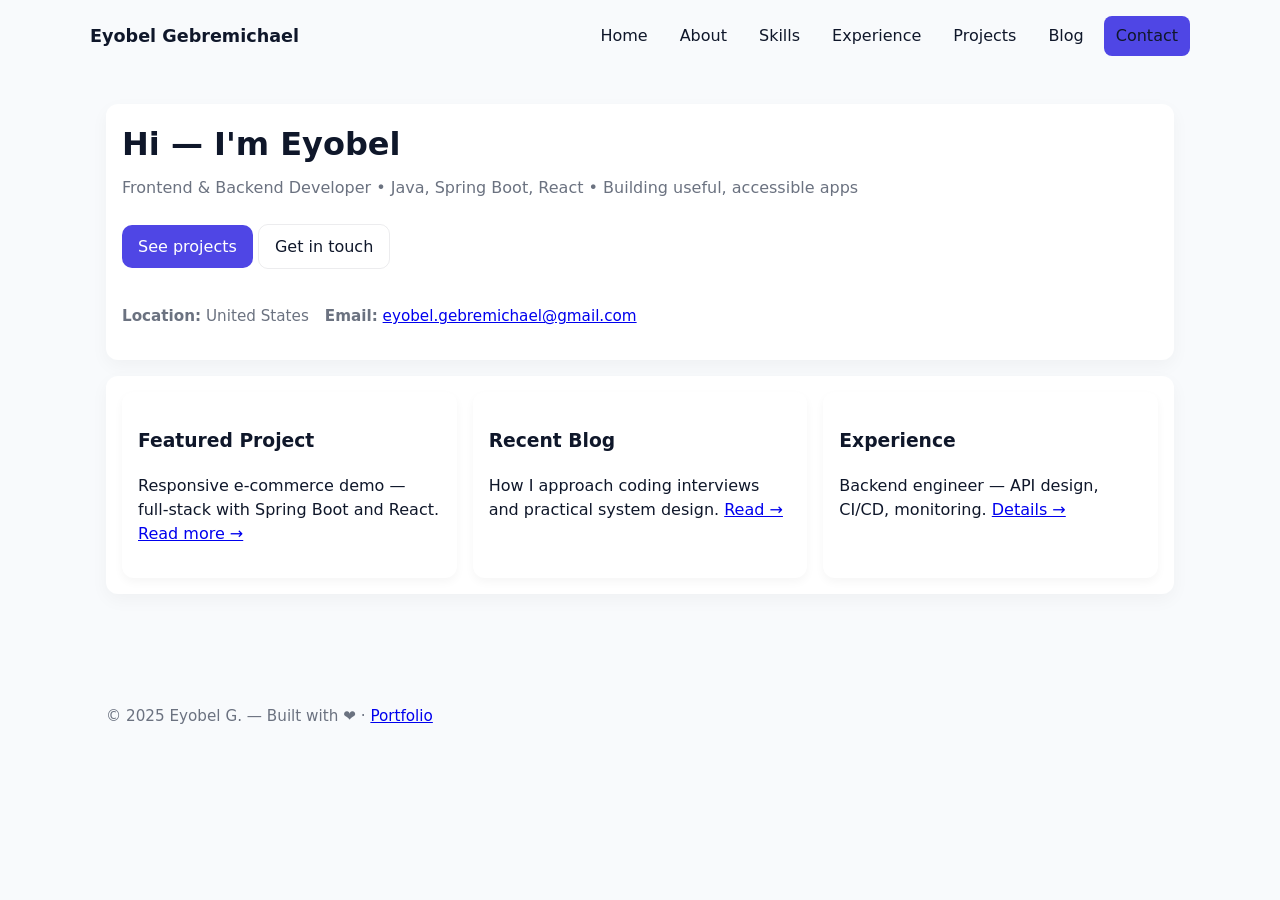
==== index.html @ 51568cc7 "first commit" ====
<!doctype html>
<html lang="en">
<head>
  <meta charset="utf-8" />
  <meta name="viewport" content="width=device-width,initial-scale=1" />
  <title>Home — Eyobel G. Portfolio</title>
  <link rel="stylesheet" href="css/styles.css">
  <meta name="description" content="Portfolio of Eyobel G. — Home">
</head>
<body>

<header class="site-header">
  <div class="container header-inner">
    <a class="logo" href="index.html">Eyobel Gebremichael</a>
    <nav class="nav">
      <a href="index.html">Home</a>
      <a href="about.html">About</a>
      <a href="skills.html">Skills</a>
      <a href="experience.html">Experience</a>
      <a href="projects.html">Projects</a>
      <a href="blog.html">Blog</a>
      <a href="contact.html" class="cta">Contact</a>
    </nav>
    <button class="nav-toggle" aria-label="open navigation">☰</button>
  </div>
</header>

<main class="container main-content">
  
<section class="hero">
  <div class="hero-inner">
    <h1>Hi — I'm Eyobel </h1>
    <p class="tagline">Frontend & Backend Developer • Java, Spring Boot, React • Building useful, accessible apps</p>
    <p class="hero-cta">
      <a href="projects.html" class="button">See projects</a>
      <a href="contact.html" class="button ghost">Get in touch</a>
    </p>
    <ul class="quick-links">
      <li><strong>Location:</strong> United States</li>
      <li><strong>Email:</strong> <a href="mailto:eyobel.gebremichael@gmail.com">eyobel.gebremichael@gmail.com</a></li>
    </ul>
  </div>
</section>

<section class="preview-grid">
  <article>
    <h3>Featured Project</h3>
    <p>Responsive e-commerce demo — full-stack with Spring Boot and React. <a href="projects.html">Read more →</a></p>
  </article>
  <article>
    <h3>Recent Blog</h3>
    <p>How I approach coding interviews and practical system design. <a href="blog.html">Read →</a></p>
  </article>
  <article>
    <h3>Experience</h3>
    <p>Backend engineer — API design, CI/CD, monitoring. <a href="experience.html">Details →</a></p>
  </article>
</section>

</main>

<footer class="site-footer">
  <div class="container">
    <p>© 2025 Eyobel G. — Built with ❤️ · <a href="index.html">Portfolio</a></p>
  </div>
</footer>

<script>
/* Mobile nav toggle */
const btn = document.querySelector('.nav-toggle');
const navEl = document.querySelector('.nav');
btn.addEventListener('click', ()=> {
  navEl.classList.toggle('open');
});
</script>
</body>
</html>
---- css/styles.css ----
/* styles.css — responsive, separate file */
:root{
  --max-width: 1100px;
  --accent: #4f46e5;
  --muted: #6b7280;
  --bg: #f8fafc;
  --glass: rgba(255,255,255,0.6);
  --radius: 12px;
  font-family: Inter, system-ui, -apple-system, "Segoe UI", Roboto, "Helvetica Neue", Arial;
  color-scheme: light;
}

*{box-sizing:border-box}
html,body{margin:0;padding:0;background:var(--bg);color:#0f172a;line-height:1.5}
.container{max-width:var(--max-width);margin:0 auto;padding:1rem}
.header-inner{display:flex;align-items:center;justify-content:space-between;gap:1rem;padding:1rem 0}
.logo{font-weight:700;text-decoration:none;color:inherit;font-size:1.1rem}
.nav{display:flex;gap:0.5rem;align-items:center}
.nav a{padding:0.5rem 0.75rem;text-decoration:none;color:inherit;border-radius:8px}
.nav a:hover{background:rgba(15,23,42,0.04)}
.cta{background:var(--accent);color:white;padding:0.5rem 0.8rem;border-radius:8px}
.nav-toggle{display:none;background:none;border:1px solid transparent;font-size:1.25rem}

/* Hero */
.hero{background:linear-gradient(180deg, rgba(79,70,229,0.06), transparent);border-radius:16px;padding:2rem;margin:1rem 0}
.hero-inner{display:flex;flex-direction:column;gap:0.5rem}
.hero h1{margin:0;font-size:2rem}
.tagline{color:var(--muted);margin:0}
.button{display:inline-block;padding:0.6rem 1rem;border-radius:10px;text-decoration:none;border:none;background:var(--accent);color:white}
.button.ghost{background:transparent;border:1px solid rgba(15,23,42,0.08);color:inherit}
.quick-links{display:flex;gap:1rem;list-style:none;padding:0;margin-top:0.75rem}
.quick-links li{color:var(--muted);font-size:0.95rem}

/* Grid previews */
.preview-grid{display:grid;grid-template-columns:repeat(3,1fr);gap:1rem;margin:1rem 0}
.preview-grid article{background:white;padding:1rem;border-radius:12px;box-shadow:0 4px 10px rgba(2,6,23,0.04)}

/* Sections */
.main-content section{background:white;padding:1rem;border-radius:12px;margin:1rem 0;box-shadow:0 6px 18px rgba(2,6,23,0.04)}
.bullets{list-style:disc;margin-left:1rem}
.skills-grid{display:grid;grid-template-columns:repeat(2,1fr);gap:1rem}
.projects-grid{display:grid;grid-template-columns:repeat(2,1fr);gap:1rem}
.project-card{padding:0.75rem;border-radius:10px;background:linear-gradient(180deg, rgba(15,23,42,0.02), transparent)}
.job .meta{color:var(--muted);font-size:0.9rem}

/* Contact form */
.contact-form{display:grid;gap:0.5rem}
.contact-form label{display:flex;flex-direction:column;font-size:0.95rem}
.contact-form input, .contact-form textarea{padding:0.6rem;border-radius:8px;border:1px solid rgba(2,6,23,0.06)}

/* Footer */
.site-footer{margin-top:2rem;padding:1rem 0;color:var(--muted);font-size:0.95rem}

/* Responsive */
@media (max-width:900px){
  .preview-grid{grid-template-columns:1fr 1fr}
  .skills-grid,.projects-grid{grid-template-columns:1fr}
}

@media (max-width:700px){
  .header-inner{gap:0.5rem}
  .nav{position:absolute;right:1rem;top:60px;background:white;padding:0.5rem;border-radius:8px;box-shadow:0 6px 20px rgba(2,6,23,0.08);flex-direction:column;display:none}
  .nav.open{display:flex}
  .nav-toggle{display:block}
  .preview-grid{grid-template-columns:1fr}
  .hero h1{font-size:1.6rem}
}

/* Small helpers */
/* meta[content]{}  */
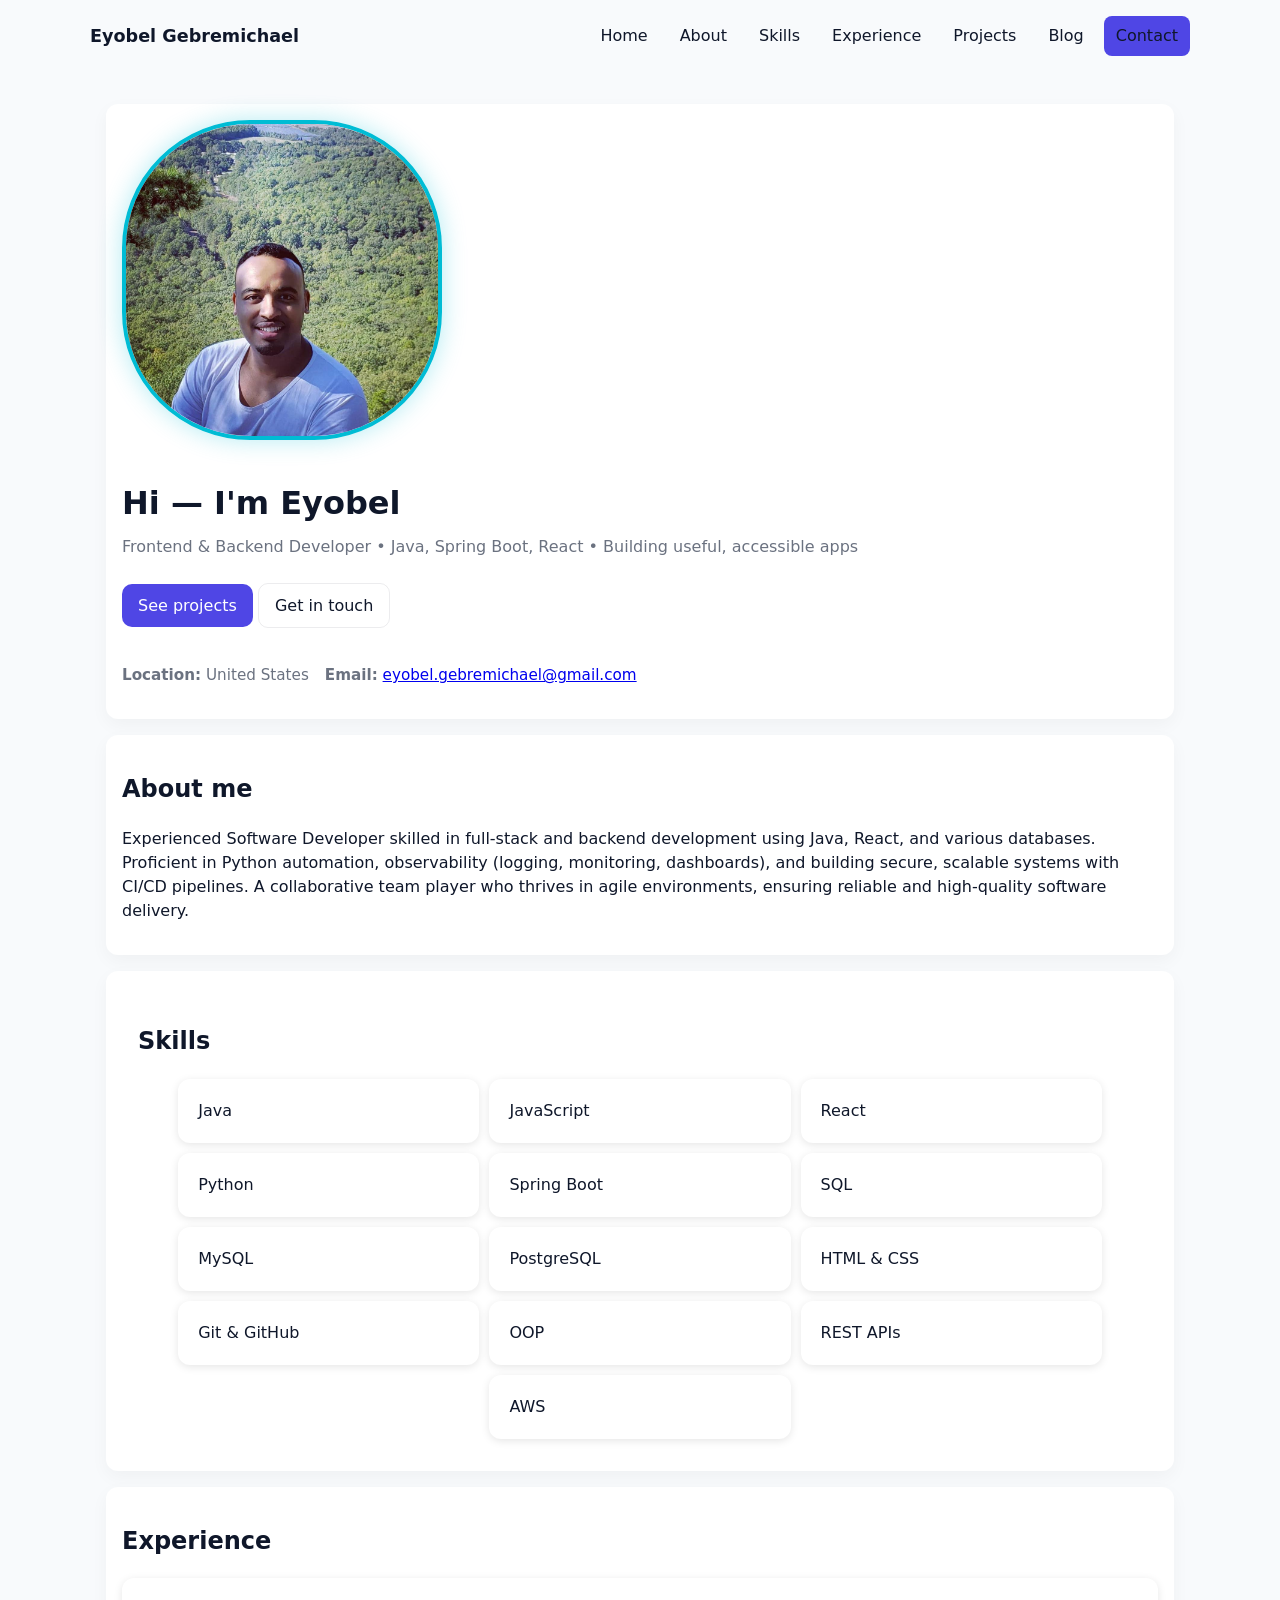
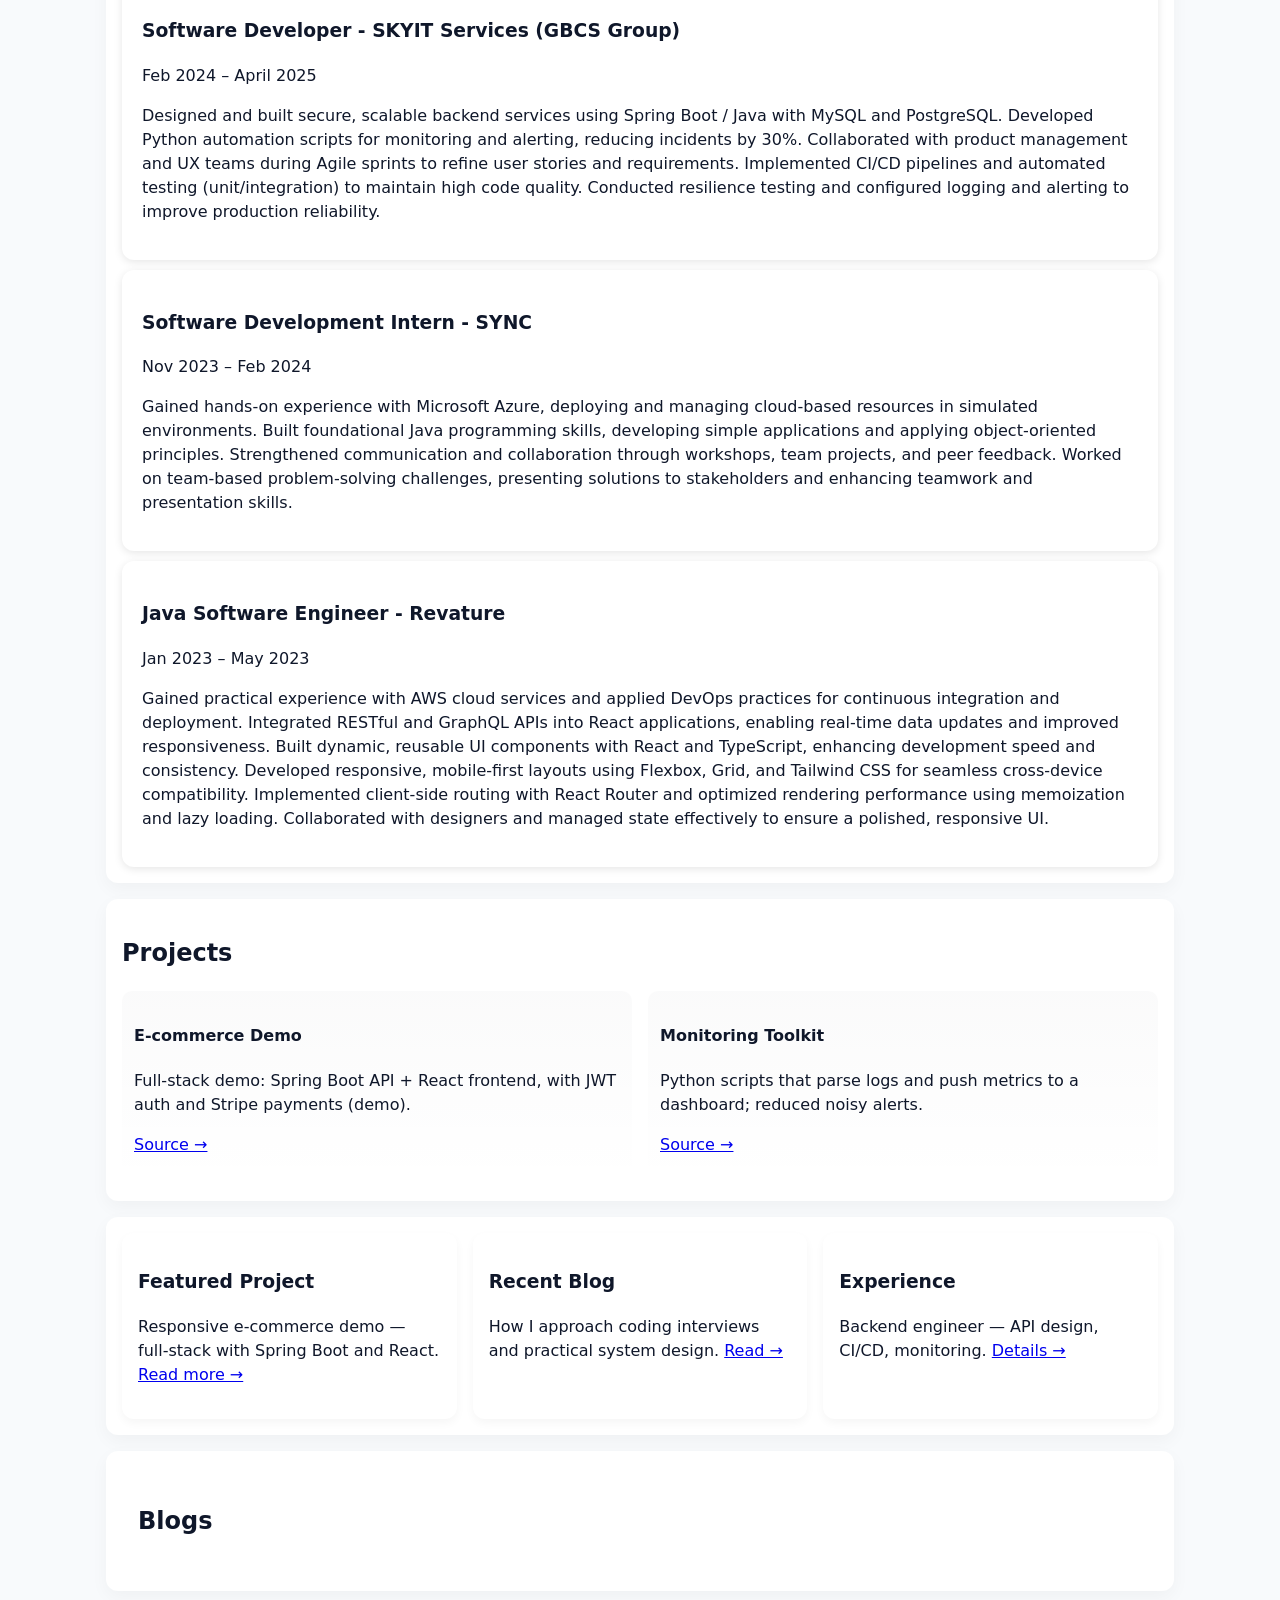
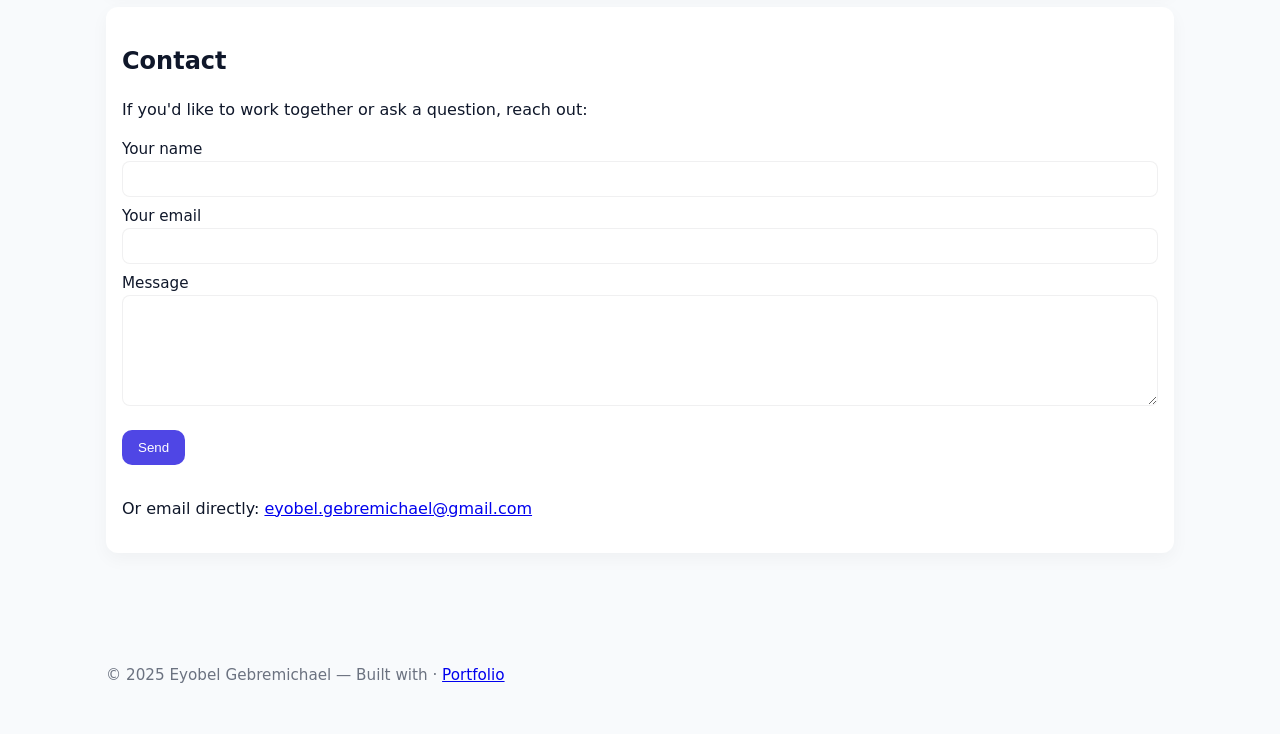
==== commit 23c584f9: "second comit" ====
--- a/index.html
+++ b/index.html
@@ -14,12 +14,12 @@
     <a class="logo" href="index.html">Eyobel Gebremichael</a>
     <nav class="nav">
       <a href="index.html">Home</a>
-      <a href="about.html">About</a>
-      <a href="skills.html">Skills</a>
-      <a href="experience.html">Experience</a>
-      <a href="projects.html">Projects</a>
-      <a href="blog.html">Blog</a>
-      <a href="contact.html" class="cta">Contact</a>
+      <a href="#about">About</a>
+      <a href="#skills">Skills</a>
+      <a href="#Experience">Experience</a>
+      <a href="#Projects">Projects</a>
+      <a href="#Blog">Blog</a>
+      <a href="#Contact" class="cta">Contact</a>
     </nav>
     <button class="nav-toggle" aria-label="open navigation">☰</button>
   </div>
@@ -29,18 +29,173 @@
   
 <section class="hero">
   <div class="hero-inner">
-    <h1>Hi — I'm Eyobel </h1>
-    <p class="tagline">Frontend & Backend Developer • Java, Spring Boot, React • Building useful, accessible apps</p>
-    <p class="hero-cta">
-      <a href="projects.html" class="button">See projects</a>
-      <a href="contact.html" class="button ghost">Get in touch</a>
-    </p>
-    <ul class="quick-links">
-      <li><strong>Location:</strong> United States</li>
-      <li><strong>Email:</strong> <a href="mailto:eyobel.gebremichael@gmail.com">eyobel.gebremichael@gmail.com</a></li>
-    </ul>
-  </div>
-</section>
+    <div class="hero-inner">
+      <div class="header">
+        <img src="./assets/photo.jpg" alt="Eyobel Gebremichael" class="hero-avatar">
+      </div>
+    </div>
+    <div>
+      <div class="hero-inner">
+        <h1>Hi — I'm Eyobel </h1>
+        <p class="tagline">Frontend & Backend Developer • Java, Spring Boot, React • Building useful, accessible apps</p>
+        <p class="hero-cta">
+          <a href="projects.html" class="button">See projects</a>
+          <a href="contact.html" class="button ghost">Get in touch</a>
+        </p>
+        <ul class="quick-links">
+          <li><strong>Location:</strong> United States</li>
+          <li><strong>Email:</strong> <a href="mailto:eyobel.gebremichael@gmail.com">eyobel.gebremichael@gmail.com</a></li>
+        </ul>
+      </div> 
+    </div>
+  </div>
+</section>
+
+<!-- ----------------About----------------- -->
+<section id="about">
+  <h2>About me</h2>
+  <p>Experienced Software Developer skilled in full-stack and backend development using Java, React, and various
+    databases.
+    Proficient in Python automation, observability (logging, monitoring, dashboards), and building secure, scalable
+    systems
+    with CI/CD pipelines. A collaborative team player who thrives in agile environments, ensuring reliable and
+    high-quality
+    software delivery.</p>
+</section>
+
+<!-- -------------------skills------------- -->
+
+  <section id="skills" Class="py-5">
+    <div Class="container">
+      <h2 Class="mb-4 text-dark">Skills</h2>
+      <div Class="row g-3">
+        <div Class="col-6 col-md-4 col-lg-2">
+          <div Class="card text-center p-3 shadow-sm">Java</div>
+        </div>
+        <div Class="col-6 col-md-4 col-lg-2">
+          <div Class="card text-center p-3 shadow-sm">JavaScript</div>
+        </div>
+        <div Class="col-6 col-md-4 col-lg-2">
+          <div Class="card text-center p-3 shadow-sm">React</div>
+        </div>
+        <div Class="col-6 col-md-4 col-lg-2">
+          <div Class="card text-center p-3 shadow-sm">Python</div>
+        </div>
+        <div Class="col-6 col-md-4 col-lg-2">
+          <div Class="card text-center p-3 shadow-sm">Spring Boot</div>
+        </div>
+        <div Class="col-6 col-md-4 col-lg-2">
+          <div Class="card text-center p-3 shadow-sm">SQL </div>
+        </div>
+        <div Class="col-6 col-md-4 col-lg-2">
+          <div Class="card text-center p-3 shadow-sm">MySQL</div>
+        </div>
+        <div Class="col-6 col-md-4 col-lg-2">
+          <div Class="card text-center p-3 shadow-sm">PostgreSQL</div>
+        </div>
+        <div Class="col-6 col-md-4 col-lg-2">
+          <div Class="card text-center p-3 shadow-sm">HTML & CSS</div>
+        </div>
+        <div Class="col-6 col-md-4 col-lg-2">
+          <div Class="card text-center p-3 shadow-sm">Git & GitHub</div>
+        </div>
+        <div Class="col-6 col-md-4 col-lg-2">
+          <div Class="card text-center p-3 shadow-sm">OOP</div>
+        </div>
+        <div Class="col-6 col-md-4 col-lg-2">
+          <div Class="card text-center p-3 shadow-sm">REST APIs</div>
+        </div>
+        <div Class="col-6 col-md-4 col-lg-2">
+          <div Class="card text-center p-3 shadow-sm">AWS</div>
+        </div>
+      </div>
+    </div>
+  </section>
+
+
+<!-- ---------------------experiance ----------------- -->
+
+<section id="Experience" class="container py-5">
+  <h2 class="mb-4 text-dark">Experience</h2>
+  <div class="row g-4">
+    <div class="col-md-6">
+      <div class="card shadow-sm p-4 h-100">
+        <h3 class="fw-bold">Software Developer - SKYIT Services (GBCS Group)</h3>
+        <p class="text-muted">Feb 2024 – April 2025 </p>
+        <p>Designed and built secure, scalable backend services using Spring Boot / Java with MySQL and PostgreSQL.
+
+          Developed Python automation scripts for monitoring and alerting, reducing incidents by 30%.
+
+          Collaborated with product management and UX teams during Agile sprints to refine user stories and
+          requirements.
+
+          Implemented CI/CD pipelines and automated testing (unit/integration) to maintain high code quality.
+
+          Conducted resilience testing and configured logging and alerting to improve production reliability.</p>
+      </div>
+    </div>
+    <div class="col-md-6">
+      <div class="card shadow-sm p-4 h-100">
+        <h3 class="fw-bold">Software Development Intern - SYNC</h3>
+        <p class="text-muted">Nov 2023 – Feb 2024</p>
+        <p>Gained hands-on experience with Microsoft Azure, deploying and managing cloud-based resources in simulated
+          environments.
+
+          Built foundational Java programming skills, developing simple applications and applying object-oriented
+          principles.
+
+          Strengthened communication and collaboration through workshops, team projects, and peer feedback.
+
+          Worked on team-based problem-solving challenges, presenting solutions to stakeholders and enhancing teamwork
+          and presentation skills.</p>
+      </div>
+    </div>
+    <div class="col-md-6">
+      <div class="card shadow-sm p-4 h-100">
+        <h3 class="fw-bold">Java Software Engineer - Revature</h3>
+        <p class="text-muted">Jan 2023 – May 2023</p>
+        <p>Gained practical experience with AWS cloud services and applied DevOps practices for continuous integration
+          and deployment.
+
+          Integrated RESTful and GraphQL APIs into React applications, enabling real-time data updates and improved
+          responsiveness.
+
+          Built dynamic, reusable UI components with React and TypeScript, enhancing development speed and consistency.
+
+          Developed responsive, mobile-first layouts using Flexbox, Grid, and Tailwind CSS for seamless cross-device
+          compatibility.
+
+          Implemented client-side routing with React Router and optimized rendering performance using memoization and
+          lazy loading.
+
+          Collaborated with designers and managed state effectively to ensure a polished, responsive UI.</p>
+      </div>
+    </div>
+  </div>
+</section>
+
+<!-- ----------------projects-------------- -->
+
+<section id="Projects">
+  <h2>Projects</h2>
+  <div class="projects-grid">
+    <div class="project-card">
+      <h4>E‑commerce Demo</h4>
+      <p>Full-stack demo: Spring Boot API + React frontend, with JWT auth and Stripe payments (demo).</p>
+      <p><a href="#">Source →</a></p>
+    </div>
+
+    <div class="project-card">
+      <h4>Monitoring Toolkit</h4>
+      <p>Python scripts that parse logs and push metrics to a dashboard; reduced noisy alerts.</p>
+      <p><a href="#">Source →</a></p>
+    </div>
+  </div>
+</section>
+
+
+<!-- ----------------------Blogs---------------- -->
+<!-- <Blog id="Blog" /> -->
 
 <section class="preview-grid">
   <article>
@@ -57,11 +212,53 @@
   </article>
 </section>
 
+<!-- <section>
+  <h3>What I bring</h3>
+  <ul class="bullets">
+    <li>System design and scalable API development</li>
+    <li>Clean UI implementation and accessibility (a11y)</li>
+    <li>Test-driven development and CI/CD pipelines</li>
+  </ul>
+</section> -->
+
+<section id="Blog" class="blogs-section">
+  <div class="container">
+    <h2>Blogs</h2>
+    <div id="blog-grid" class="blog-grid"></div>
+  </div>
+</section>
+
+
+<section id="Contact">
+  <h2>Contact</h2>
+  <p>If you'd like to work together or ask a question, reach out:</p>
+
+  <form class="contact-form" action="mailto:eyobel.gebremichael@gmail.com" method="post" enctype="text/plain">
+    <label>
+      Your name
+      <input type="text" name="name" required>
+    </label>
+    <label>
+      Your email
+      <input type="email" name="email" required>
+    </label>
+    <label>
+      Message
+      <textarea name="message" rows="6" required></textarea>
+    </label>
+    <p><button type="submit" class="button">Send</button></p>
+  </form>
+
+  <p class="alt-contact">Or email directly: <a
+      href="mailto:eyobel.gebremichael@gmail.com.com">eyobel.gebremichael@gmail.com</a></p>
+</section>
+
+
 </main>
 
 <footer class="site-footer">
   <div class="container">
-    <p>© 2025 Eyobel G. — Built with ❤️ · <a href="index.html">Portfolio</a></p>
+    <p>© 2025 Eyobel Gebremichael — Built with  · <a href="index.html">Portfolio</a></p>
   </div>
 </footer>
 
@@ -73,5 +270,6 @@
   navEl.classList.toggle('open');
 });
 </script>
+
 </body>
 </html>
--- a/css/styles.css
+++ b/css/styles.css
@@ -9,6 +9,45 @@
   --radius: 12px;
   font-family: Inter, system-ui, -apple-system, "Segoe UI", Roboto, "Helvetica Neue", Arial;
   color-scheme: light;
+}
+.header img {
+  width: 320px;
+  height: 320px;
+  border-radius: 40%;
+  border: 4px solid #00bcd4;
+  object-fit: cover;
+  box-shadow: 0 0 25px rgba(0, 188, 212, 0.3);
+  transition: transform 0.3s ease, box-shadow 0.3s ease;
+  margin-bottom: 1.5rem;
+}
+
+
+/* Skill cards */
+.card {
+  background-color: #fff;
+  border-radius: 12px;
+  padding: 20px;
+  box-shadow: 0 2px 8px rgba(0, 0, 0, 0.1);
+  font-weight: 450;
+  font-size: 1.0rem;
+  transition: transform 0.3s ease, box-shadow 0.3s ease;
+  cursor: default;
+}
+
+.card:hover {
+  transform: translateY(-5px);
+  box-shadow: 0 6px 20px rgba(0, 0, 0, 0.15);
+}
+
+.row {
+  display: flex;
+  flex-wrap: wrap;
+  gap: 10px;
+  justify-content: center;
+}
+
+.col-6 {
+  flex: 0 0 30%;
 }
 
 *{box-sizing:border-box}
@@ -23,7 +62,7 @@
 .nav-toggle{display:none;background:none;border:1px solid transparent;font-size:1.25rem}
 
 /* Hero */
-.hero{background:linear-gradient(180deg, rgba(79,70,229,0.06), transparent);border-radius:16px;padding:2rem;margin:1rem 0}
+.hero{display: flex;background:linear-gradient(180deg, rgba(79,70,229,0.06), transparent);border-radius:16px;padding:2rem;margin:1rem 0}
 .hero-inner{display:flex;flex-direction:column;gap:0.5rem}
 .hero h1{margin:0;font-size:2rem}
 .tagline{color:var(--muted);margin:0}
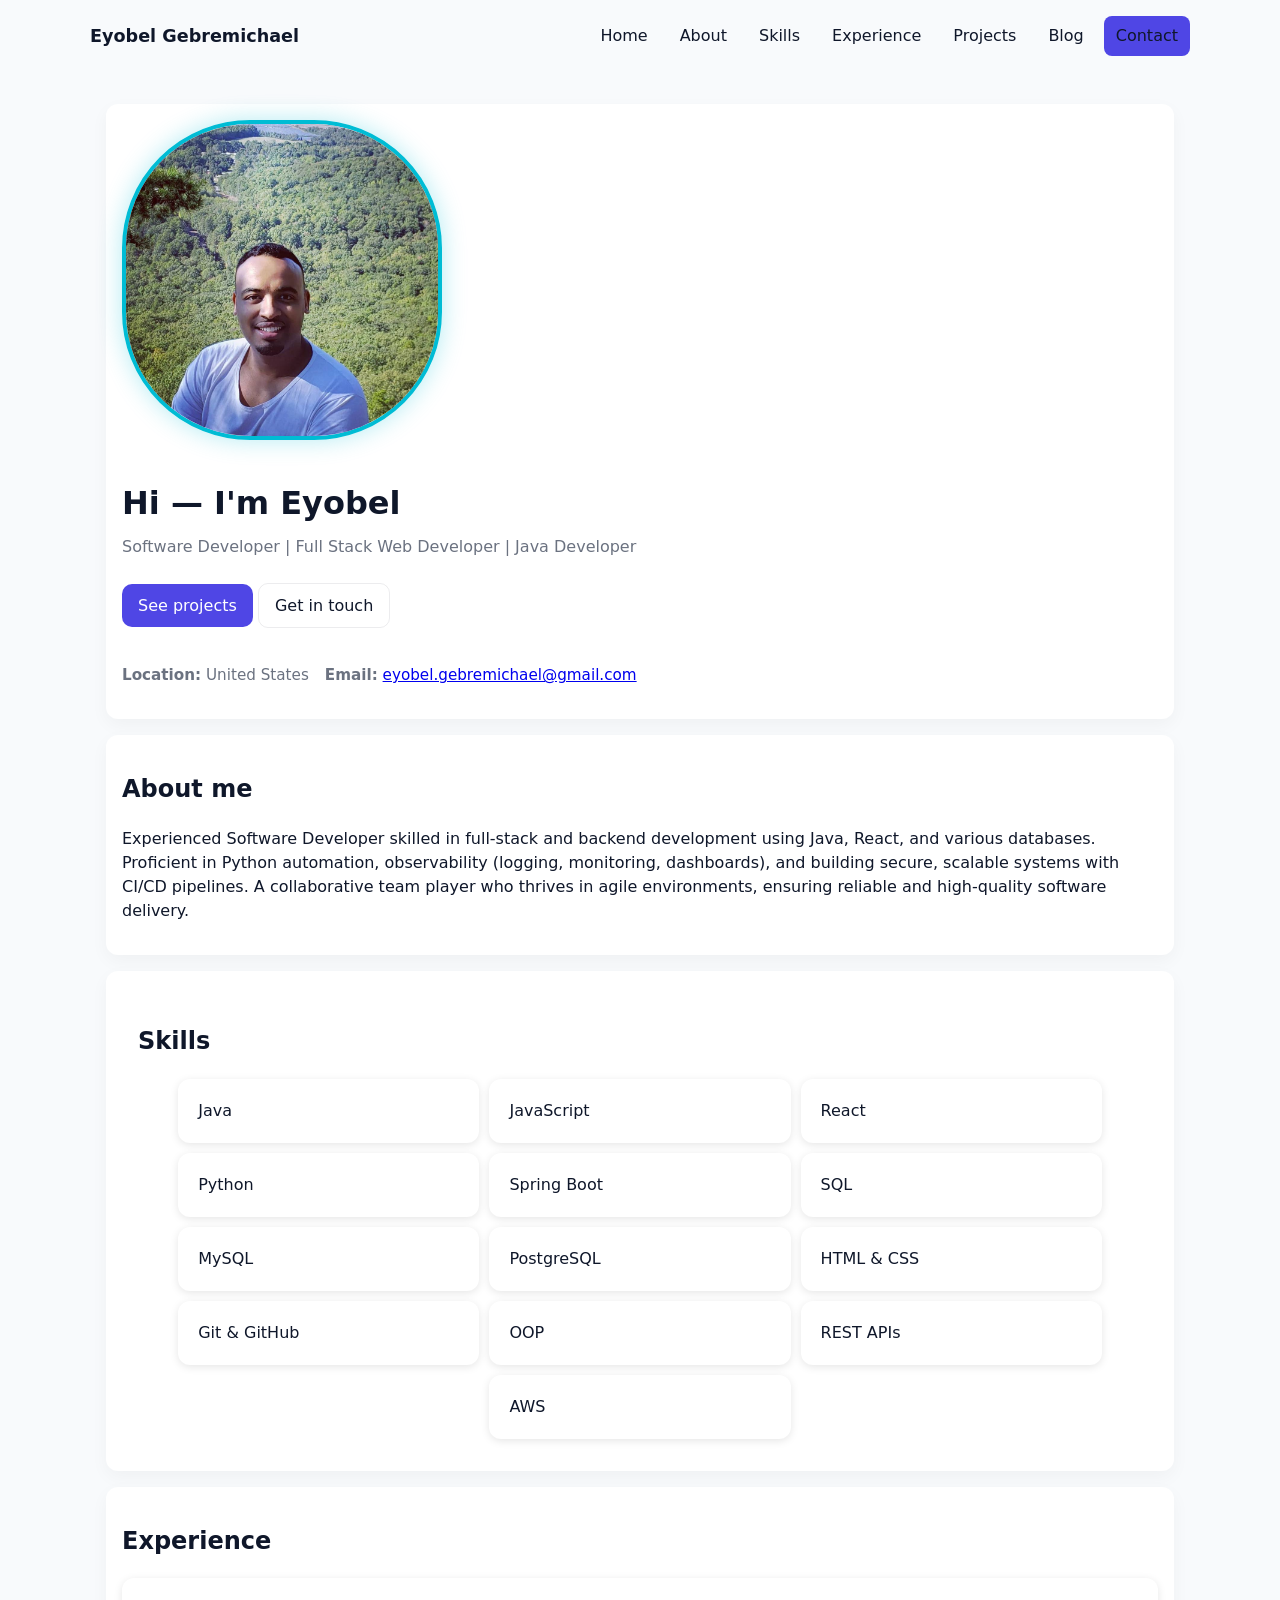
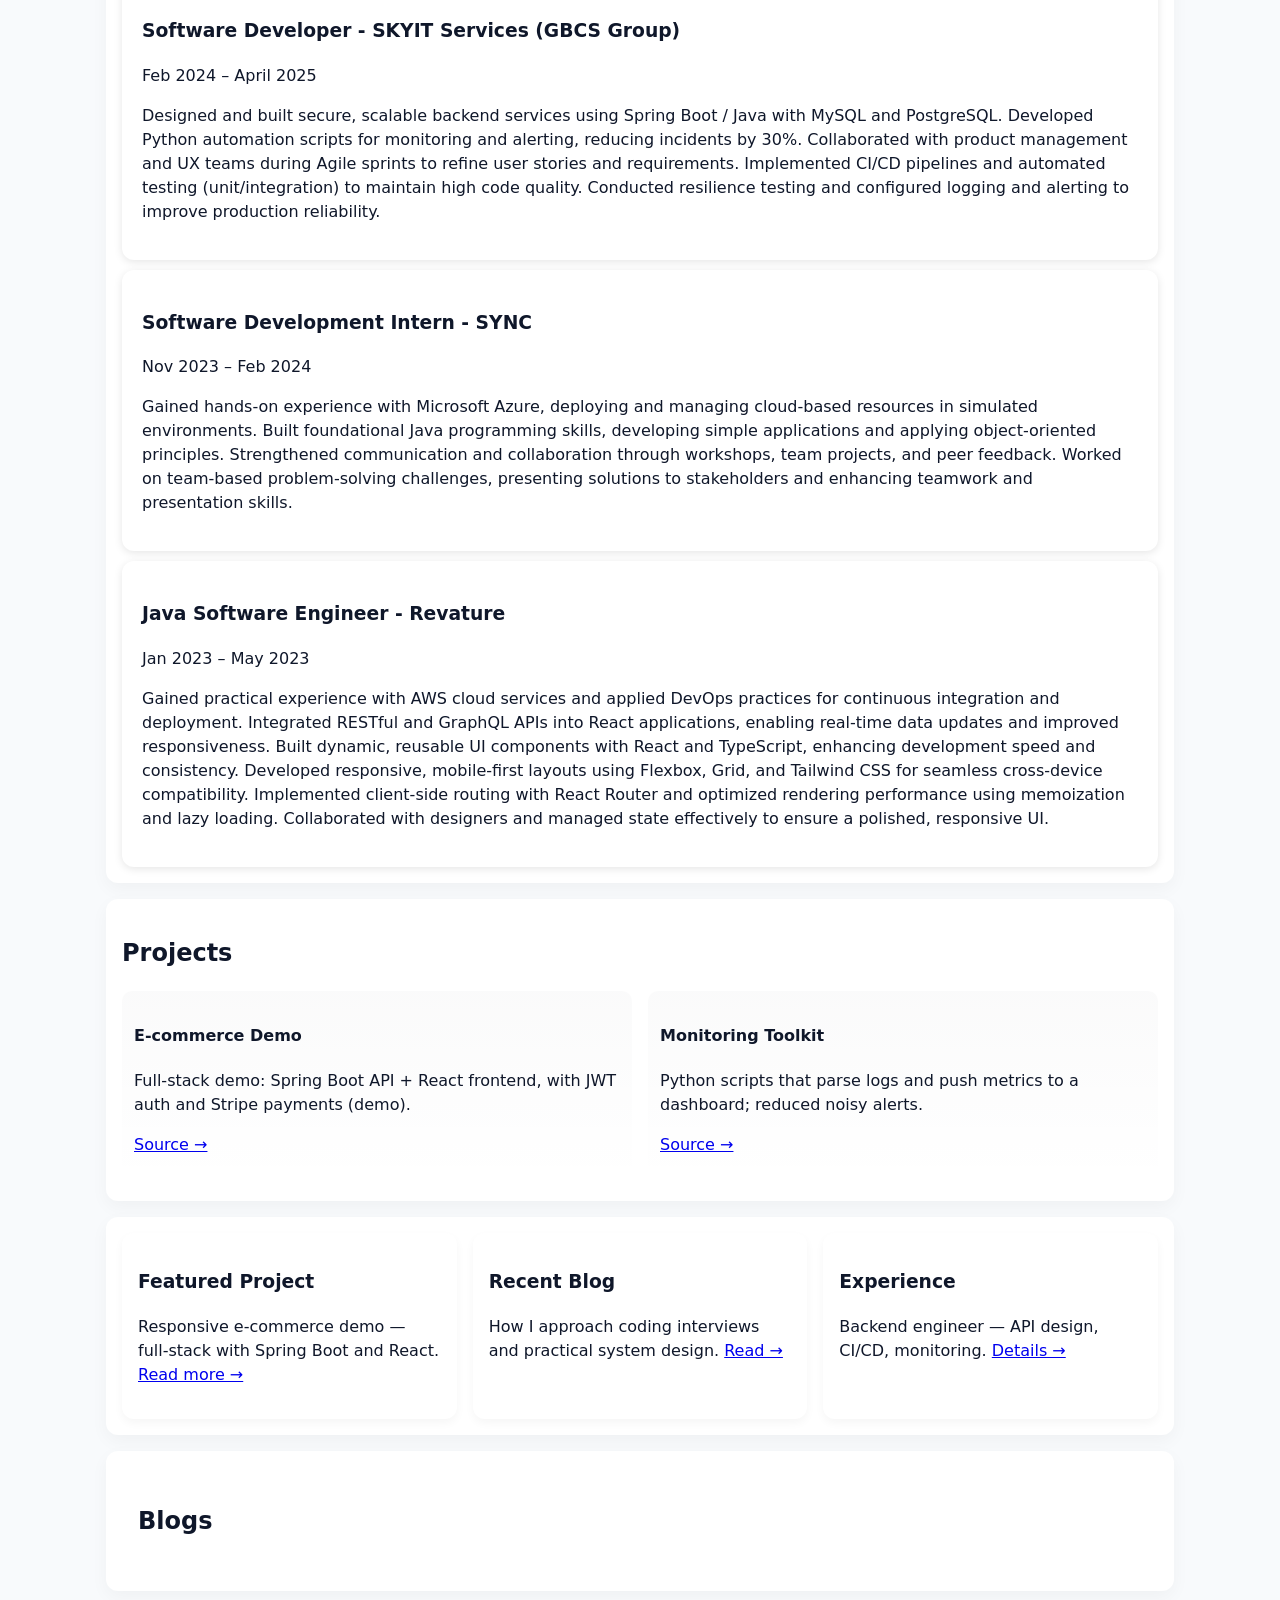
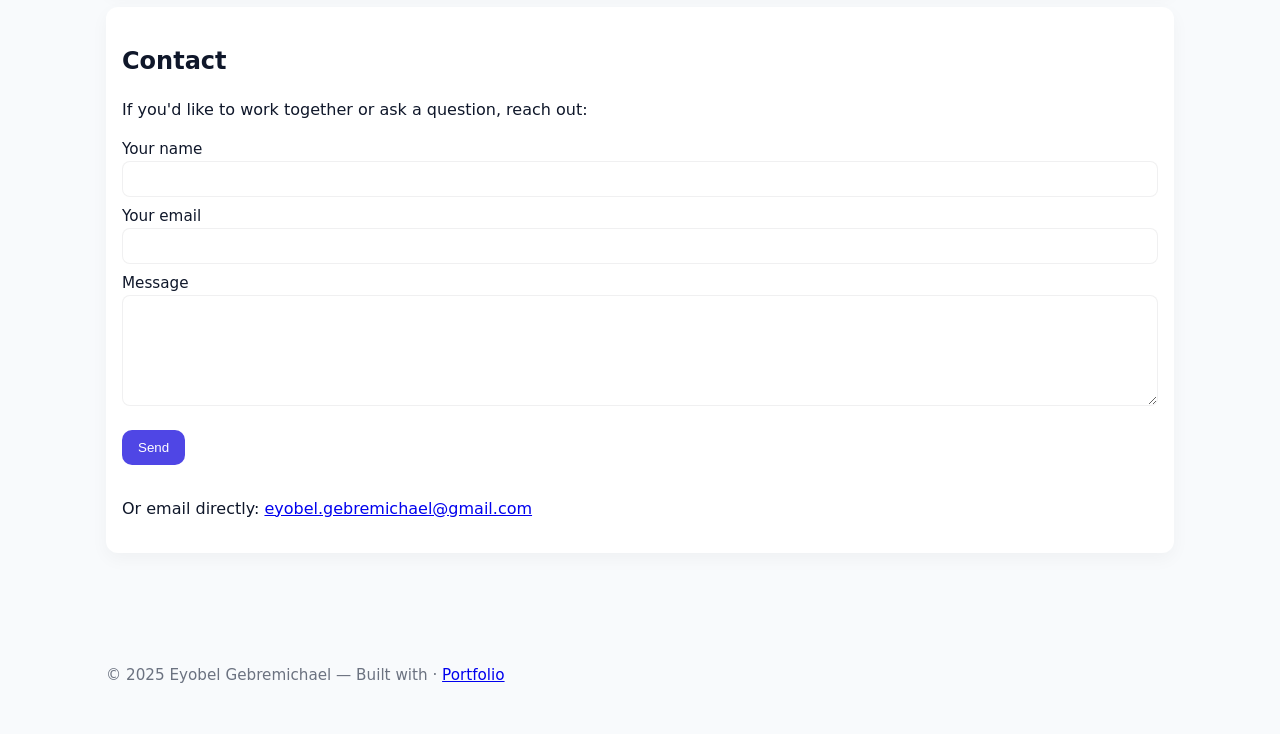
==== commit 6a78716d: "home update" ====
--- a/index.html
+++ b/index.html
@@ -37,7 +37,7 @@
     <div>
       <div class="hero-inner">
         <h1>Hi — I'm Eyobel </h1>
-        <p class="tagline">Frontend & Backend Developer • Java, Spring Boot, React • Building useful, accessible apps</p>
+        <p class="tagline">Software Developer | Full Stack Web Developer | Java Developer</p>
         <p class="hero-cta">
           <a href="projects.html" class="button">See projects</a>
           <a href="contact.html" class="button ghost">Get in touch</a>
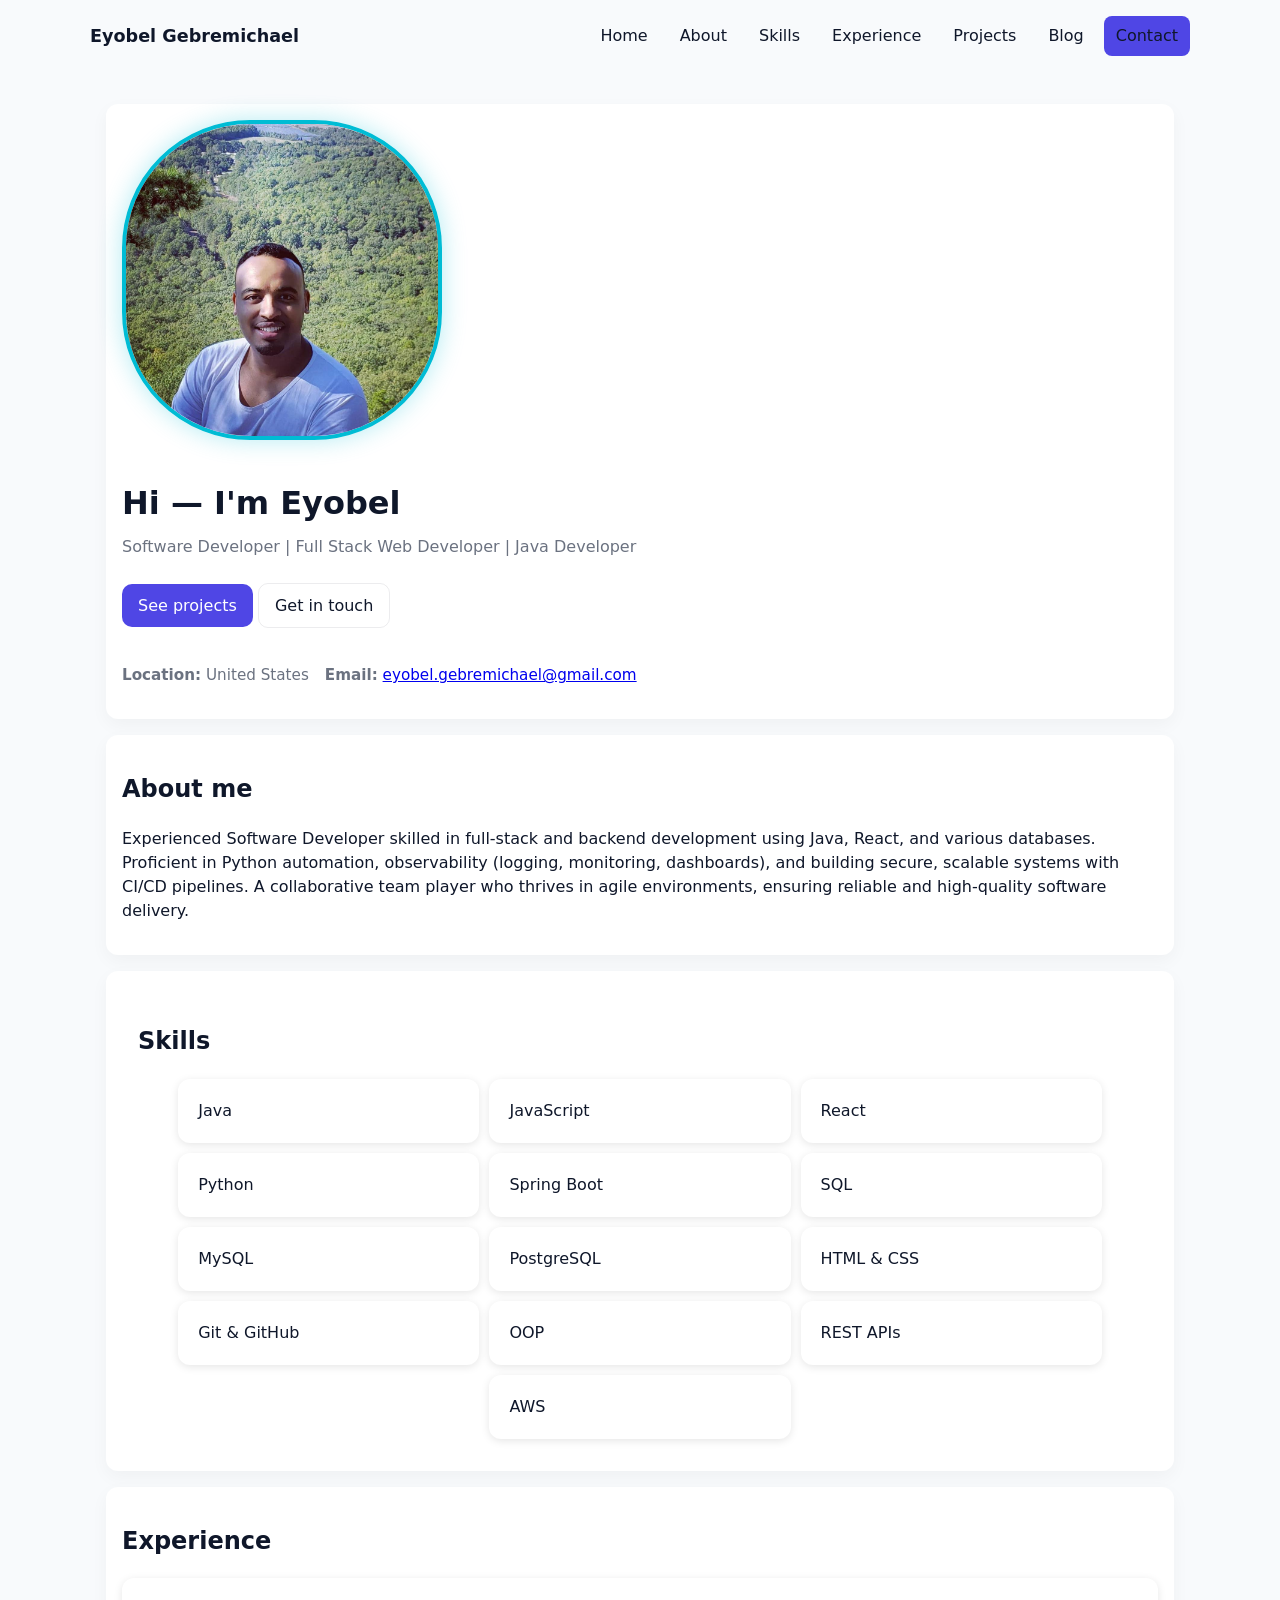
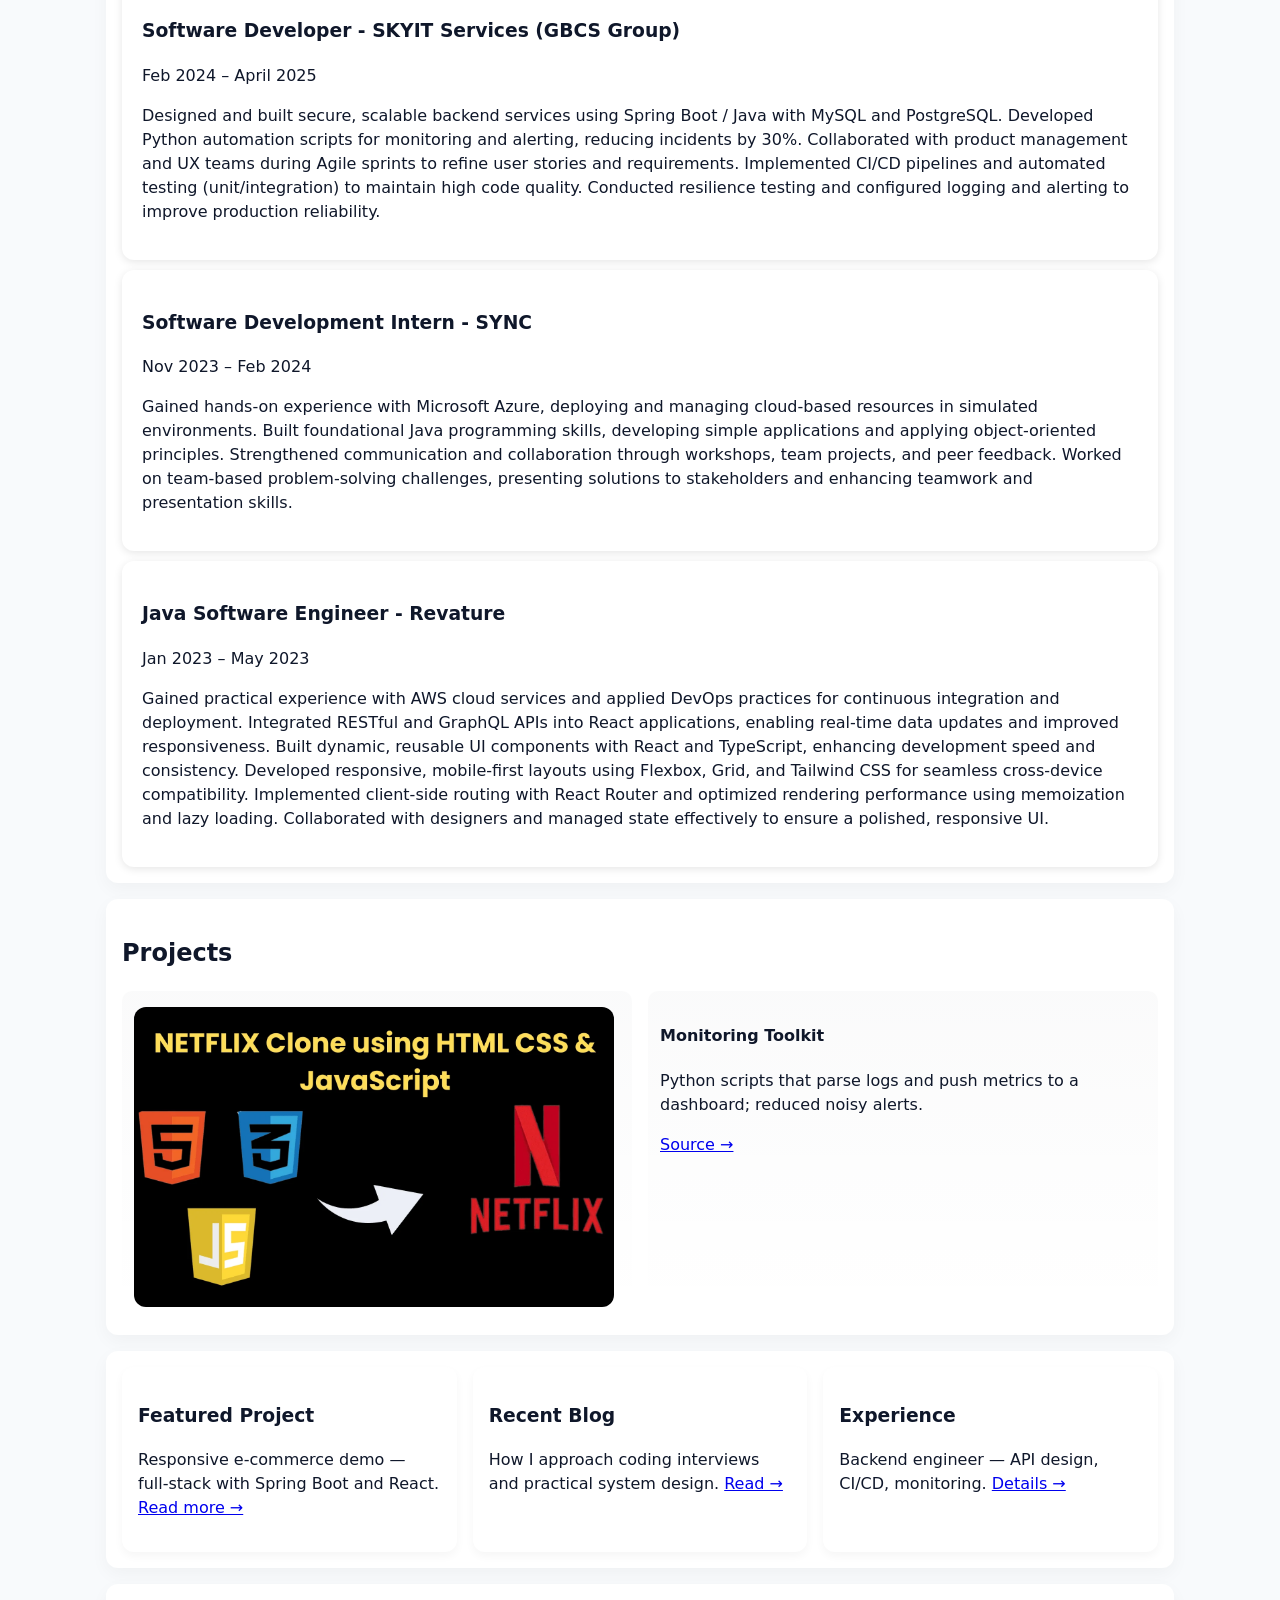
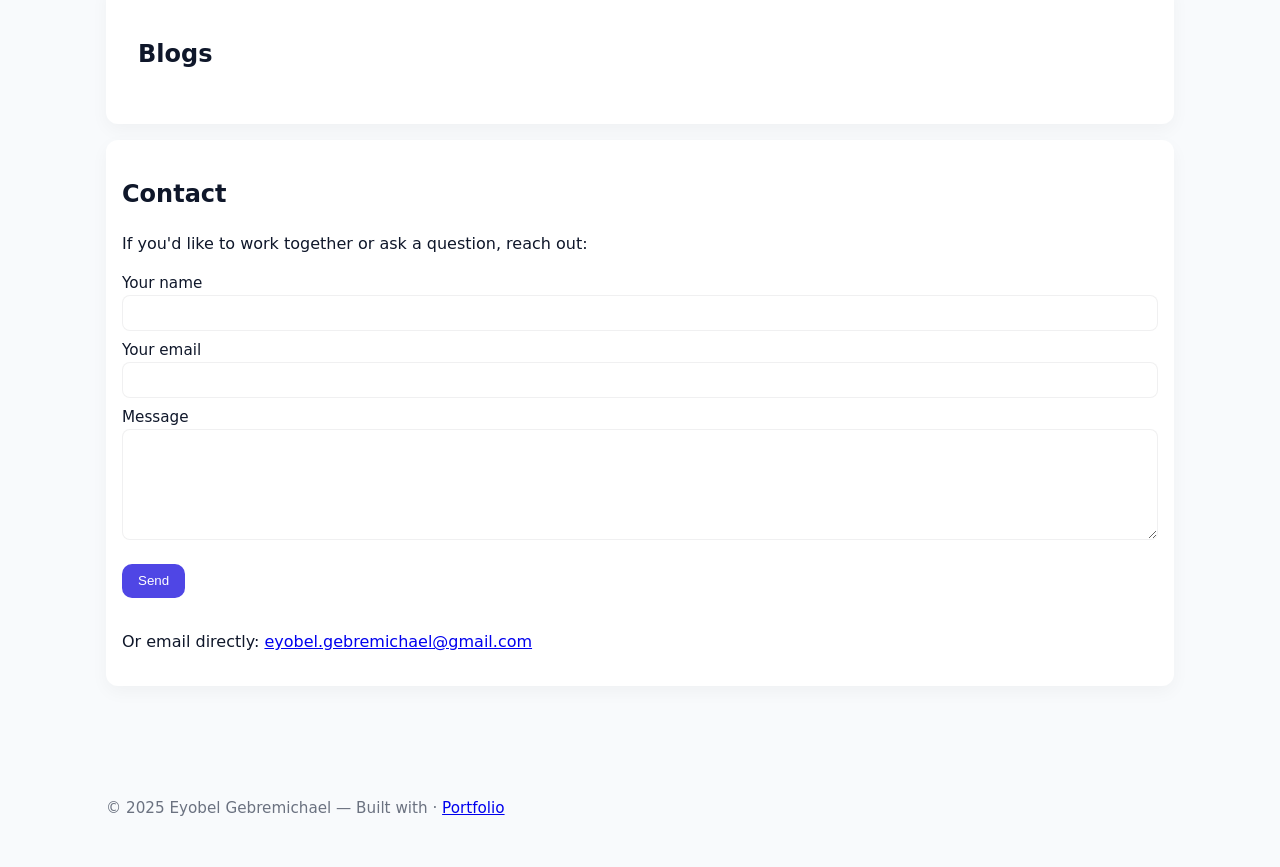
==== commit ac51fec7: "project added" ====
--- a/index.html
+++ b/index.html
@@ -25,6 +25,8 @@
   </div>
 </header>
 
+
+
 <main class="container main-content">
   
 <section class="hero">
@@ -39,8 +41,8 @@
         <h1>Hi — I'm Eyobel </h1>
         <p class="tagline">Software Developer | Full Stack Web Developer | Java Developer</p>
         <p class="hero-cta">
-          <a href="projects.html" class="button">See projects</a>
-          <a href="contact.html" class="button ghost">Get in touch</a>
+          <a href="#Projects" class="button">See projects</a>
+          <a href="#Contact" class="button ghost">Get in touch</a>
         </p>
         <ul class="quick-links">
           <li><strong>Location:</strong> United States</li>
@@ -180,9 +182,9 @@
   <h2>Projects</h2>
   <div class="projects-grid">
     <div class="project-card">
-      <h4>E‑commerce Demo</h4>
-      <p>Full-stack demo: Spring Boot API + React frontend, with JWT auth and Stripe payments (demo).</p>
-      <p><a href="#">Source →</a></p>
+      <a href="https://netflix.eyobel.com" target="_blank" rel="noopener noreferrer">
+        <img src="assets/netflix.jpg" alt="Netflix Logo" width="100" height="100">
+      </a>
     </div>
 
     <div class="project-card">
@@ -262,6 +264,7 @@
   </div>
 </footer>
 
+
 <script>
 /* Mobile nav toggle */
 const btn = document.querySelector('.nav-toggle');
--- a/css/styles.css
+++ b/css/styles.css
@@ -81,6 +81,19 @@
 .skills-grid{display:grid;grid-template-columns:repeat(2,1fr);gap:1rem}
 .projects-grid{display:grid;grid-template-columns:repeat(2,1fr);gap:1rem}
 .project-card{padding:0.75rem;border-radius:10px;background:linear-gradient(180deg, rgba(15,23,42,0.02), transparent)}
+/* Project images: larger and responsive */
+.project-card img{
+  width:480px;
+  height:300px;
+  object-fit:cover;
+  border-radius:12px;
+  display:block;
+  margin-top:0.25rem;
+}
+
+@media (max-width:700px){
+  .project-card img{width:120px;height:120px}
+}
 .job .meta{color:var(--muted);font-size:0.9rem}
 
 /* Contact form */
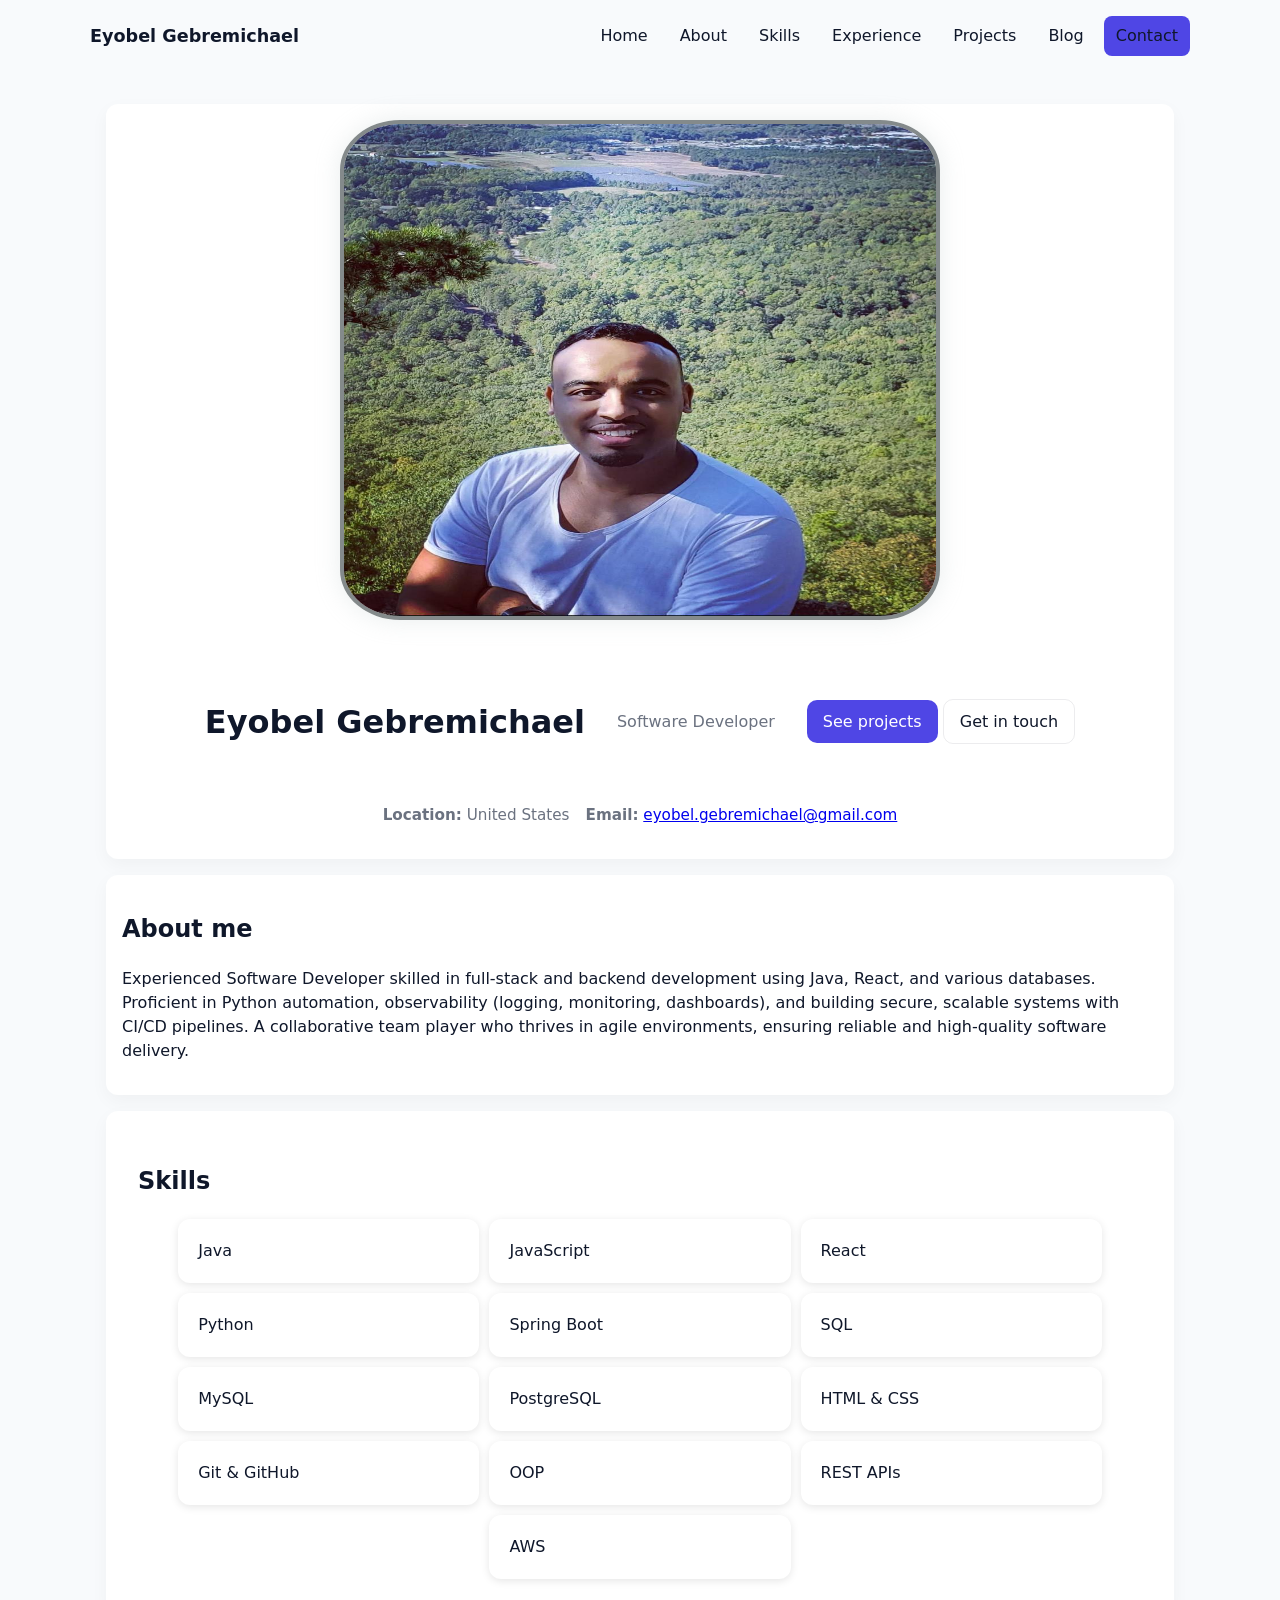
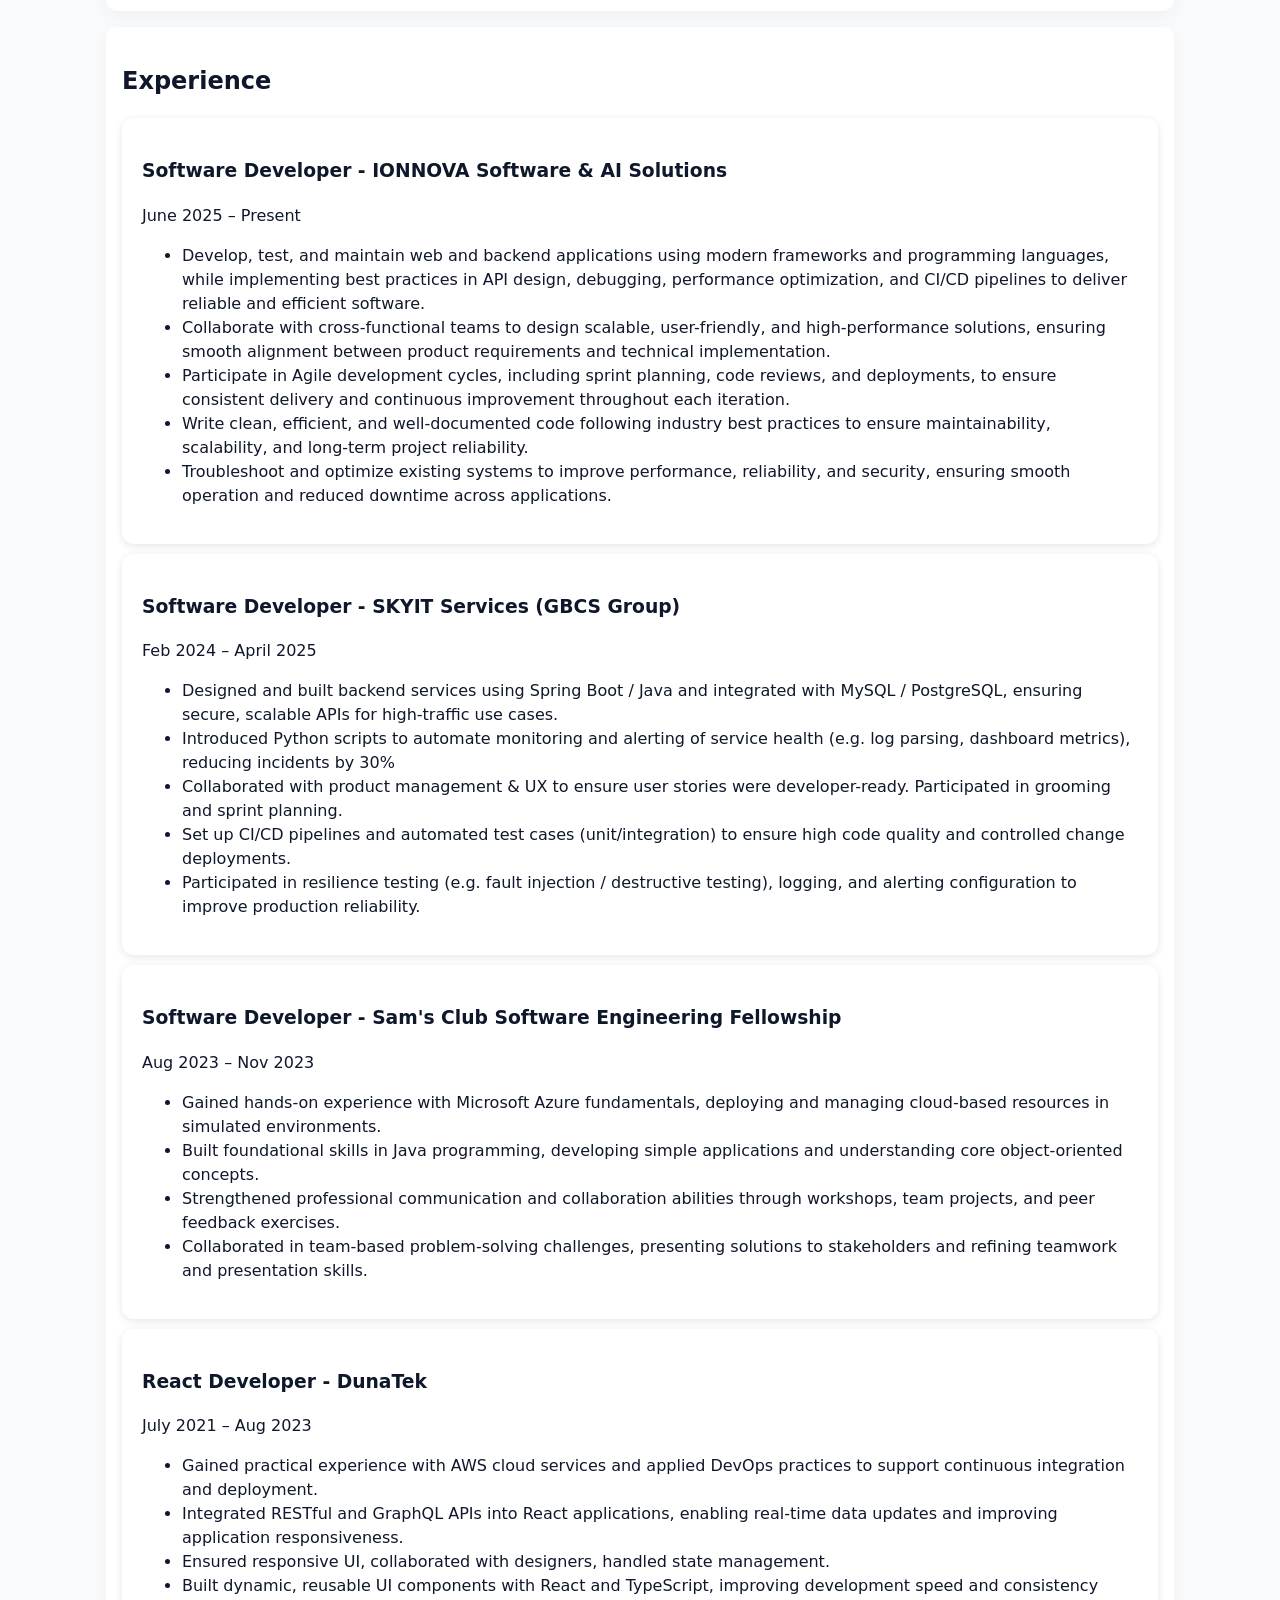
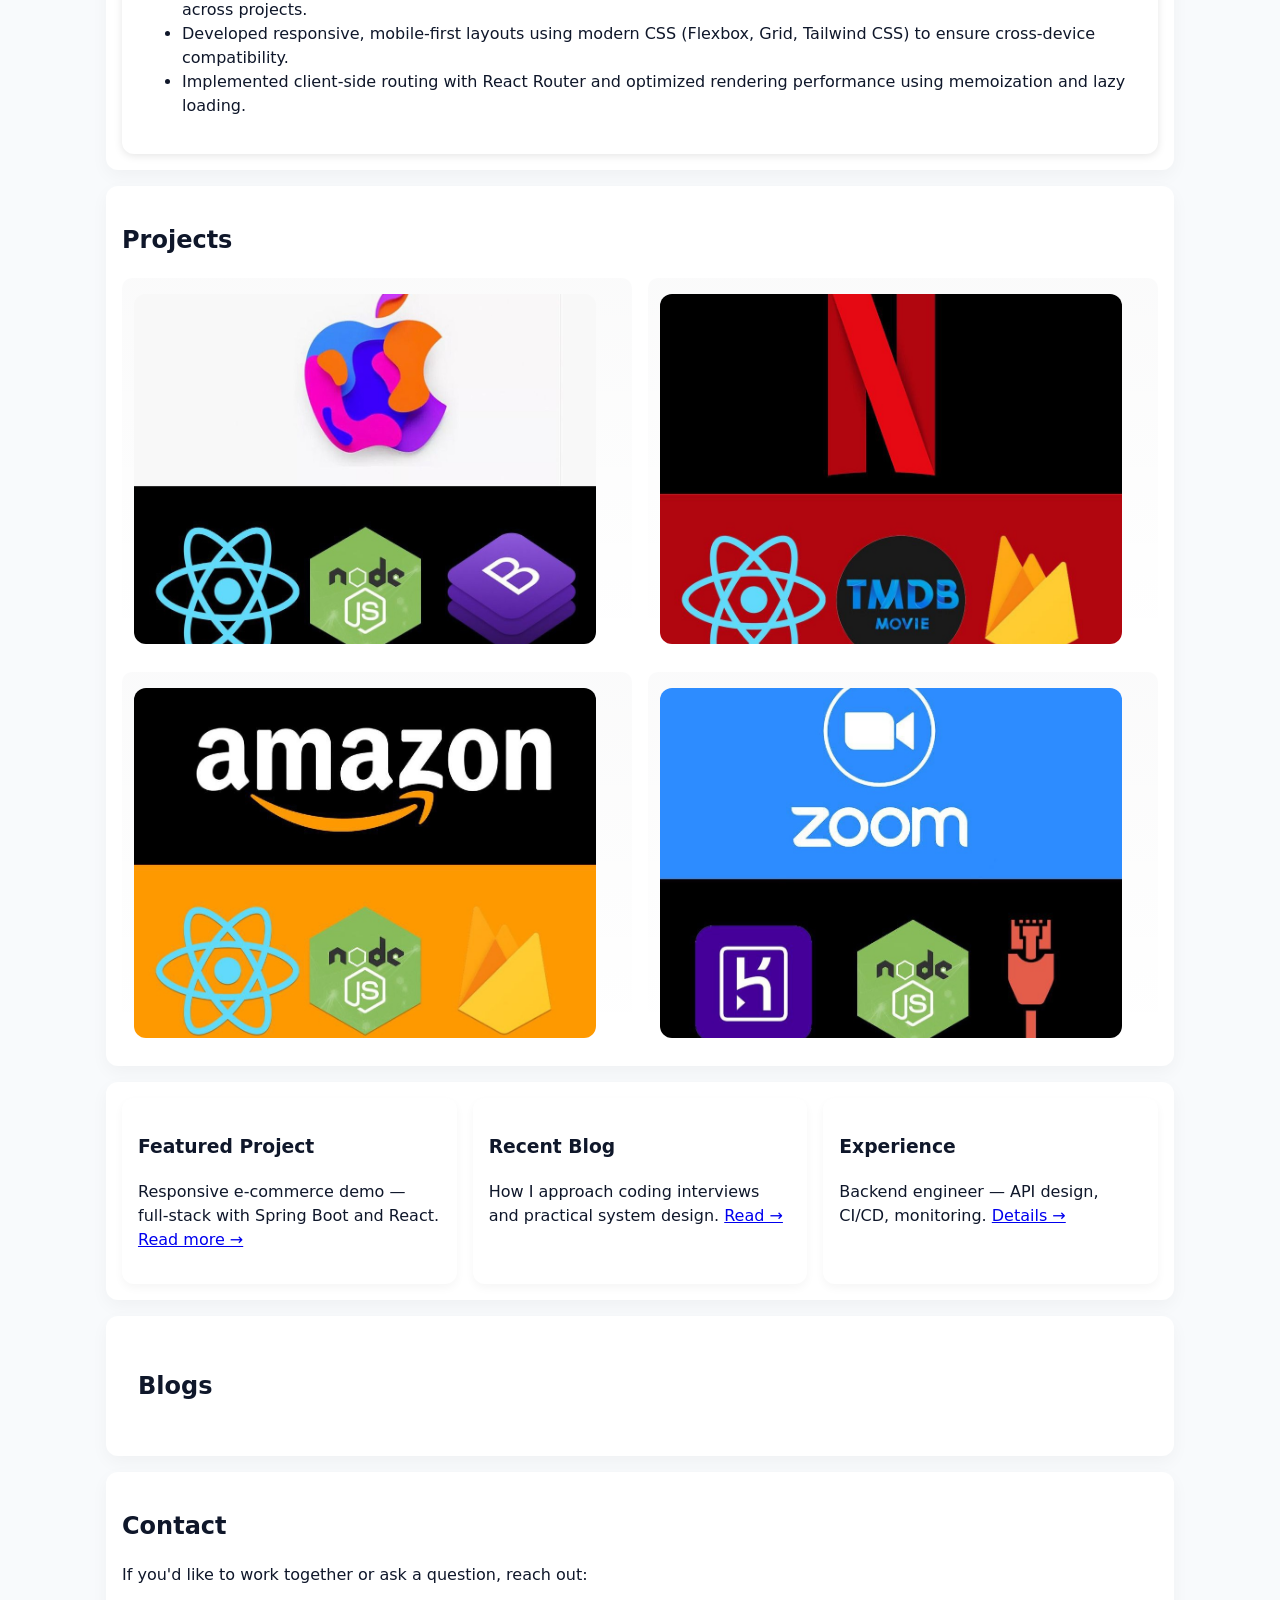
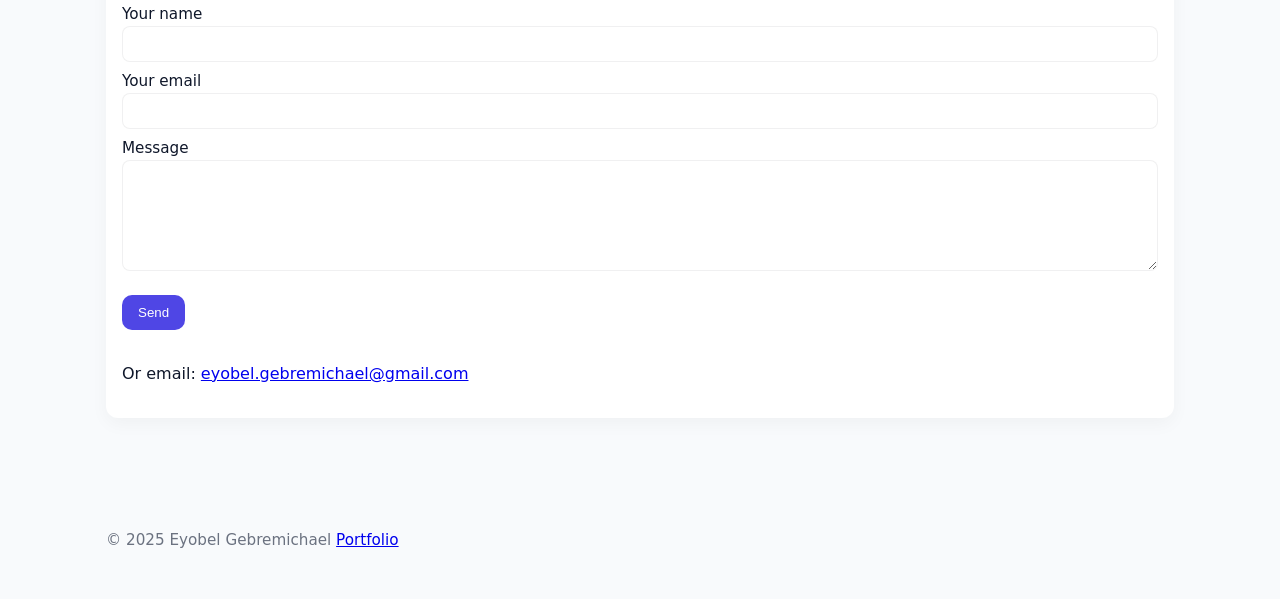
==== commit 402db9fe: "updated porrfolio" ====
--- a/index.html
+++ b/index.html
@@ -3,7 +3,7 @@
 <head>
   <meta charset="utf-8" />
   <meta name="viewport" content="width=device-width,initial-scale=1" />
-  <title>Home — Eyobel G. Portfolio</title>
+  <title>Eyobel G. Portfolio</title>
   <link rel="stylesheet" href="css/styles.css">
   <meta name="description" content="Portfolio of Eyobel G. — Home">
 </head>
@@ -38,8 +38,8 @@
     </div>
     <div>
       <div class="hero-inner">
-        <h1>Hi — I'm Eyobel </h1>
-        <p class="tagline">Software Developer | Full Stack Web Developer | Java Developer</p>
+        <h1>Eyobel Gebremichael</h1>
+        <p class="tagline">Software Developer </p>
         <p class="hero-cta">
           <a href="#Projects" class="button">See projects</a>
           <a href="#Contact" class="button ghost">Get in touch</a>
@@ -122,55 +122,70 @@
   <div class="row g-4">
     <div class="col-md-6">
       <div class="card shadow-sm p-4 h-100">
+        <h3 class="fw-bold">Software Developer - IONNOVA Software & AI Solutions</h3>
+        <p class="text-muted">June 2025 – Present </p>
+        <ul>
+          <li>Develop, test, and maintain web and backend applications using modern frameworks and programming languages, while
+          implementing best practices in API design, debugging, performance optimization, and CI/CD pipelines to deliver reliable and efficient software.</li>
+          <li>Collaborate with cross-functional teams to design scalable, user-friendly, and high-performance solutions, ensuring
+          smooth alignment between product requirements and technical implementation.</li>
+          <li>Participate in Agile development cycles, including sprint planning, code reviews, and deployments, to ensure consistent delivery and continuous improvement throughout each iteration.</li>
+          <li>Write clean, efficient, and well-documented code following industry best practices to ensure maintainability, scalability, and long-term project reliability.</li>
+          <li>Troubleshoot and optimize existing systems to improve performance, reliability, and security, ensuring smooth operation and reduced downtime across applications.</li>
+        </ul>
+      </div>
+    </div>
+    <div class="col-md-6">
+      <div class="card shadow-sm p-4 h-100">
         <h3 class="fw-bold">Software Developer - SKYIT Services (GBCS Group)</h3>
         <p class="text-muted">Feb 2024 – April 2025 </p>
-        <p>Designed and built secure, scalable backend services using Spring Boot / Java with MySQL and PostgreSQL.
-
-          Developed Python automation scripts for monitoring and alerting, reducing incidents by 30%.
-
-          Collaborated with product management and UX teams during Agile sprints to refine user stories and
-          requirements.
-
-          Implemented CI/CD pipelines and automated testing (unit/integration) to maintain high code quality.
-
-          Conducted resilience testing and configured logging and alerting to improve production reliability.</p>
+        <ul>
+          <li>Designed and built backend services using Spring Boot / Java and integrated with MySQL /
+          PostgreSQL, ensuring secure, scalable APIs for high-traffic use cases.</li>
+          <li>Introduced Python scripts to automate monitoring and alerting of service health (e.g. log
+          parsing, dashboard metrics), reducing incidents by 30%</li>
+          <li>Collaborated with product management & UX to ensure user stories were developer-ready.
+          Participated in grooming and sprint planning.</li>
+          <li>Set up CI/CD pipelines and automated test cases (unit/integration) to ensure high code quality
+          and controlled change deployments.</li>
+          <li>Participated in resilience testing (e.g. fault injection / destructive testing), logging, and alerting
+          configuration to improve production reliability.</li>
+        </ul>
       </div>
     </div>
     <div class="col-md-6">
       <div class="card shadow-sm p-4 h-100">
-        <h3 class="fw-bold">Software Development Intern - SYNC</h3>
-        <p class="text-muted">Nov 2023 – Feb 2024</p>
-        <p>Gained hands-on experience with Microsoft Azure, deploying and managing cloud-based resources in simulated
-          environments.
-
-          Built foundational Java programming skills, developing simple applications and applying object-oriented
-          principles.
-
-          Strengthened communication and collaboration through workshops, team projects, and peer feedback.
-
-          Worked on team-based problem-solving challenges, presenting solutions to stakeholders and enhancing teamwork
-          and presentation skills.</p>
+        <h3 class="fw-bold">Software Developer - Sam's Club Software Engineering Fellowship</h3>
+        <p class="text-muted">Aug 2023 – Nov 2023</p>
+        <ul>
+          <li>Gained hands-on experience with Microsoft Azure fundamentals, deploying and managing
+          cloud-based resources in simulated environments.</li>
+          <li>Built foundational skills in Java programming, developing simple applications and understanding
+          core object-oriented concepts.</li>
+          <li>Strengthened professional communication and collaboration abilities through workshops, team
+          projects, and peer feedback exercises.</li>
+          <li>Collaborated in team-based problem-solving challenges, presenting solutions to stakeholders
+          and refining teamwork and presentation skills.</li>
+        </ul>
       </div>
     </div>
     <div class="col-md-6">
       <div class="card shadow-sm p-4 h-100">
-        <h3 class="fw-bold">Java Software Engineer - Revature</h3>
-        <p class="text-muted">Jan 2023 – May 2023</p>
-        <p>Gained practical experience with AWS cloud services and applied DevOps practices for continuous integration
-          and deployment.
-
-          Integrated RESTful and GraphQL APIs into React applications, enabling real-time data updates and improved
-          responsiveness.
-
-          Built dynamic, reusable UI components with React and TypeScript, enhancing development speed and consistency.
-
-          Developed responsive, mobile-first layouts using Flexbox, Grid, and Tailwind CSS for seamless cross-device
-          compatibility.
-
-          Implemented client-side routing with React Router and optimized rendering performance using memoization and
-          lazy loading.
-
-          Collaborated with designers and managed state effectively to ensure a polished, responsive UI.</p>
+        <h3 class="fw-bold">React Developer - DunaTek</h3>
+        <p class="text-muted">July 2021 – Aug 2023</p>
+        <ul>
+          <li>Gained practical experience with AWS cloud services and applied DevOps practices to support
+          continuous integration and deployment.</li>
+          <li>Integrated RESTful and GraphQL APIs into React applications, enabling real-time data updates
+          and improving application responsiveness.</li>
+          <li>Ensured responsive UI, collaborated with designers, handled state management.</li>
+          <li>Built dynamic, reusable UI components with React and TypeScript, improving development
+          speed and consistency across projects.</li>
+          <li>Developed responsive, mobile-first layouts using modern CSS (Flexbox, Grid, Tailwind CSS) to
+          ensure cross-device compatibility.</li>
+          <li>Implemented client-side routing with React Router and optimized rendering performance using
+          memoization and lazy loading.</li>
+        </ul>
       </div>
     </div>
   </div>
@@ -183,14 +198,23 @@
   <div class="projects-grid">
     <div class="project-card">
       <a href="https://netflix.eyobel.com" target="_blank" rel="noopener noreferrer">
-        <img src="assets/netflix.jpg" alt="Netflix Logo" width="100" height="100">
+        <img src="assets/apple.jpg" alt="Netflix Logo" >
       </a>
     </div>
-
     <div class="project-card">
-      <h4>Monitoring Toolkit</h4>
-      <p>Python scripts that parse logs and push metrics to a dashboard; reduced noisy alerts.</p>
-      <p><a href="#">Source →</a></p>
+      <a href="https://netflix.eyobel.com" target="_blank" rel="noopener noreferrer">
+        <img src="assets/netflix.jpg" alt="Netflix Logo" >
+      </a>
+    </div>
+    <div class="project-card">
+      <a href="https://netflix.eyobel.com" target="_blank" rel="noopener noreferrer">
+        <img src="assets/amazone.jpg" alt="amazone Logo" >
+      </a>
+    </div>
+    <div class="project-card">
+      <a href="https://netflix.eyobel.com" target="_blank" rel="noopener noreferrer">
+        <img src="assets/zoom.jpg" alt="Netflix Logo">
+      </a>
     </div>
   </div>
 </section>
@@ -251,7 +275,7 @@
     <p><button type="submit" class="button">Send</button></p>
   </form>
 
-  <p class="alt-contact">Or email directly: <a
+  <p class="alt-contact">Or email: <a
       href="mailto:eyobel.gebremichael@gmail.com.com">eyobel.gebremichael@gmail.com</a></p>
 </section>
 
@@ -260,7 +284,7 @@
 
 <footer class="site-footer">
   <div class="container">
-    <p>© 2025 Eyobel Gebremichael — Built with  · <a href="index.html">Portfolio</a></p>
+    <p>© 2025 Eyobel Gebremichael <a href="index.html">Portfolio</a></p>
   </div>
 </footer>
 
--- a/css/styles.css
+++ b/css/styles.css
@@ -11,16 +11,15 @@
   color-scheme: light;
 }
 .header img {
-  width: 320px;
-  height: 320px;
-  border-radius: 40%;
-  border: 4px solid #00bcd4;
-  object-fit: cover;
-  box-shadow: 0 0 25px rgba(0, 188, 212, 0.3);
+  width: 600px;
+  height: 500px;
+  border-radius: 10%;
+  border: 4px solid #848a8b;
+  box-shadow: 0 0 25px rgba(183, 195, 196, 0.3);
   transition: transform 0.3s ease, box-shadow 0.3s ease;
   margin-bottom: 1.5rem;
+  
 }
-
 
 /* Skill cards */
 .card {
@@ -50,6 +49,7 @@
   flex: 0 0 30%;
 }
 
+
 *{box-sizing:border-box}
 html,body{margin:0;padding:0;background:var(--bg);color:#0f172a;line-height:1.5}
 .container{max-width:var(--max-width);margin:0 auto;padding:1rem}
@@ -63,7 +63,7 @@
 
 /* Hero */
 .hero{display: flex;background:linear-gradient(180deg, rgba(79,70,229,0.06), transparent);border-radius:16px;padding:2rem;margin:1rem 0}
-.hero-inner{display:flex;flex-direction:column;gap:0.5rem}
+.hero-inner{display:flex;flex-direction:row;gap:2rem;align-items:center;justify-content:center;flex-wrap:wrap}
 .hero h1{margin:0;font-size:2rem}
 .tagline{color:var(--muted);margin:0}
 .button{display:inline-block;padding:0.6rem 1rem;border-radius:10px;text-decoration:none;border:none;background:var(--accent);color:white}
@@ -81,18 +81,20 @@
 .skills-grid{display:grid;grid-template-columns:repeat(2,1fr);gap:1rem}
 .projects-grid{display:grid;grid-template-columns:repeat(2,1fr);gap:1rem}
 .project-card{padding:0.75rem;border-radius:10px;background:linear-gradient(180deg, rgba(15,23,42,0.02), transparent)}
-/* Project images: larger and responsive */
+
+/* Project images: fill container while preserving aspect ratio */
 .project-card img{
-  width:480px;
-  height:300px;
+  width:95%;
+  height:350px;
   object-fit:cover;
+  object-position:center;
   border-radius:12px;
   display:block;
   margin-top:0.25rem;
 }
 
 @media (max-width:700px){
-  .project-card img{width:120px;height:120px}
+  .project-card img{width:90%;height:140px}
 }
 .job .meta{color:var(--muted);font-size:0.9rem}
 
@@ -117,6 +119,8 @@
   .nav-toggle{display:block}
   .preview-grid{grid-template-columns:1fr}
   .hero h1{font-size:1.6rem}
+  .hero-inner{flex-direction:column;gap:1rem}
+  .header img{width:280px;height:280px}
 }
 
 /* Small helpers */
